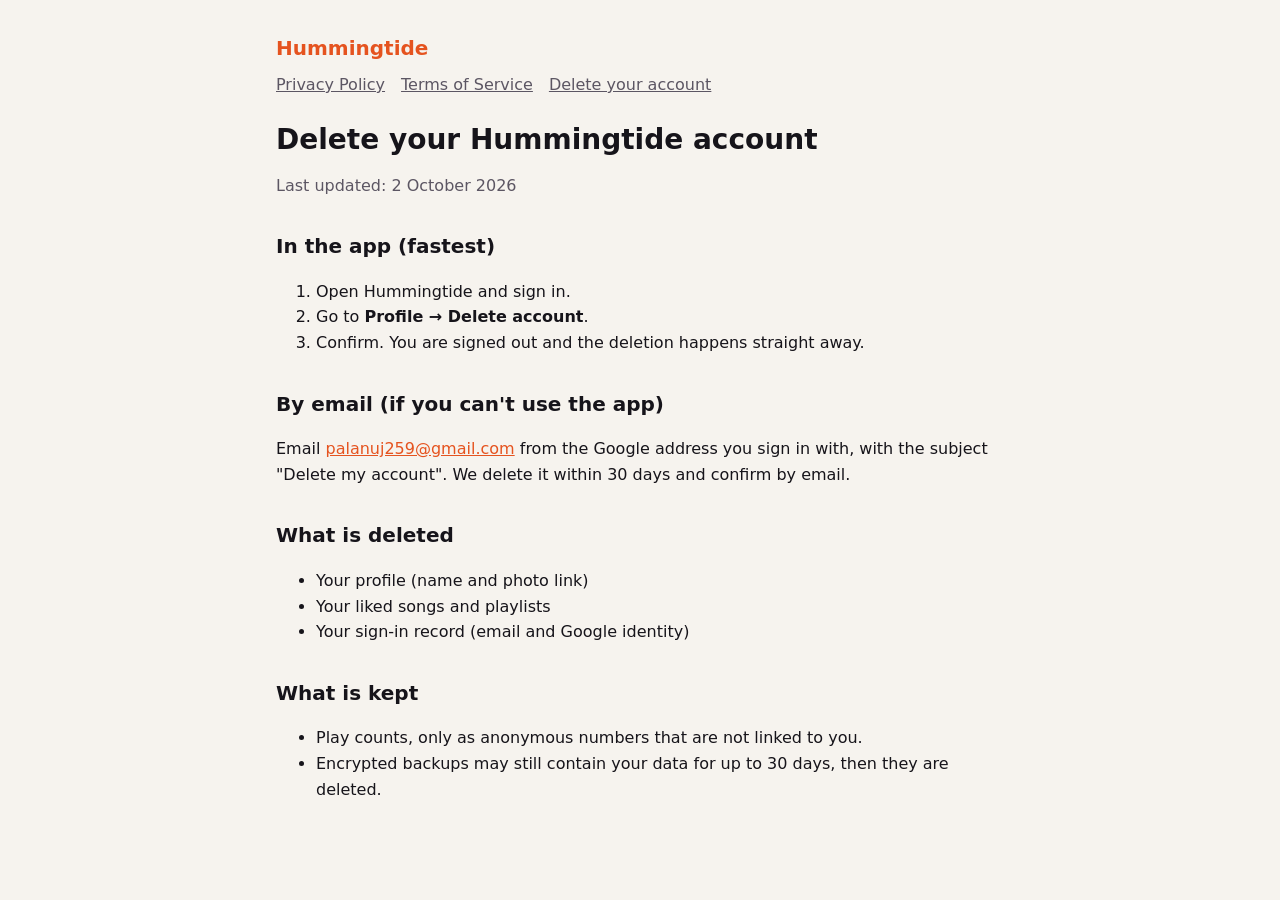
==== delete-account.html @ 41b612ec "Hummingtide legal pages: privacy, terms, account deletion" ====
<!doctype html><html lang="en"><head><meta charset="utf-8"><meta name="viewport" content="width=device-width,initial-scale=1"><link rel="stylesheet" href="style.css"><title>Delete your account · Hummingtide</title></head><body><main><header><a href="./">Hummingtide</a></header><nav><a href="privacy.html">Privacy Policy</a><a href="terms.html">Terms of Service</a><a href="delete-account.html">Delete your account</a></nav>
<h1>Delete your Hummingtide account</h1><p class="date">Last updated: 2 October 2026</p>
<h2>In the app (fastest)</h2><ol><li>Open Hummingtide and sign in.</li><li>Go to <strong>Profile → Delete account</strong>.</li><li>Confirm. You are signed out and the deletion happens straight away.</li></ol>
<h2>By email (if you can't use the app)</h2><p>Email <a href="mailto:palanuj259@gmail.com">palanuj259@gmail.com</a> from the Google address you sign in with, with the subject "Delete my account". We delete it within 30 days and confirm by email.</p>
<h2>What is deleted</h2><ul><li>Your profile (name and photo link)</li><li>Your liked songs and playlists</li><li>Your sign-in record (email and Google identity)</li></ul>
<h2>What is kept</h2><ul><li>Play counts, only as anonymous numbers that are not linked to you.</li><li>Encrypted backups may still contain your data for up to 30 days, then they are deleted.</li></ul>
</main></body></html>
---- style.css ----
:root{--bg:#0e0d12;--surface:#17161c;--ink:#f4f1ea;--muted:#a8a2ae;--line:#2e2a35;--flare:#ff6a3d}
@media (prefers-color-scheme:light){:root{--bg:#f6f3ee;--surface:#fff;--ink:#16141a;--muted:#5c5663;--line:#dcd5ca;--flare:#e5531f}}
*{box-sizing:border-box}body{margin:0;background:var(--bg);color:var(--ink);font:16px/1.6 system-ui,-apple-system,"Segoe UI",Roboto,sans-serif}
main{max-width:760px;margin:0 auto;padding:32px 16px 64px}header a{color:var(--flare);font-weight:700;text-decoration:none;font-size:20px}
nav{margin:8px 0 24px;display:flex;gap:16px;flex-wrap:wrap}nav a{color:var(--muted)}a{color:var(--flare)}
h1{font-size:28px;line-height:1.25;margin:8px 0}h2{font-size:20px;margin-top:32px}.date{color:var(--muted)}
table{width:100%;border-collapse:collapse;margin:12px 0;font-size:15px}th,td{border-bottom:1px solid var(--line);padding:8px;text-align:left;vertical-align:top}
.card{background:var(--surface);border:1px solid var(--line);border-radius:12px;padding:16px}.wrap{overflow-x:auto}
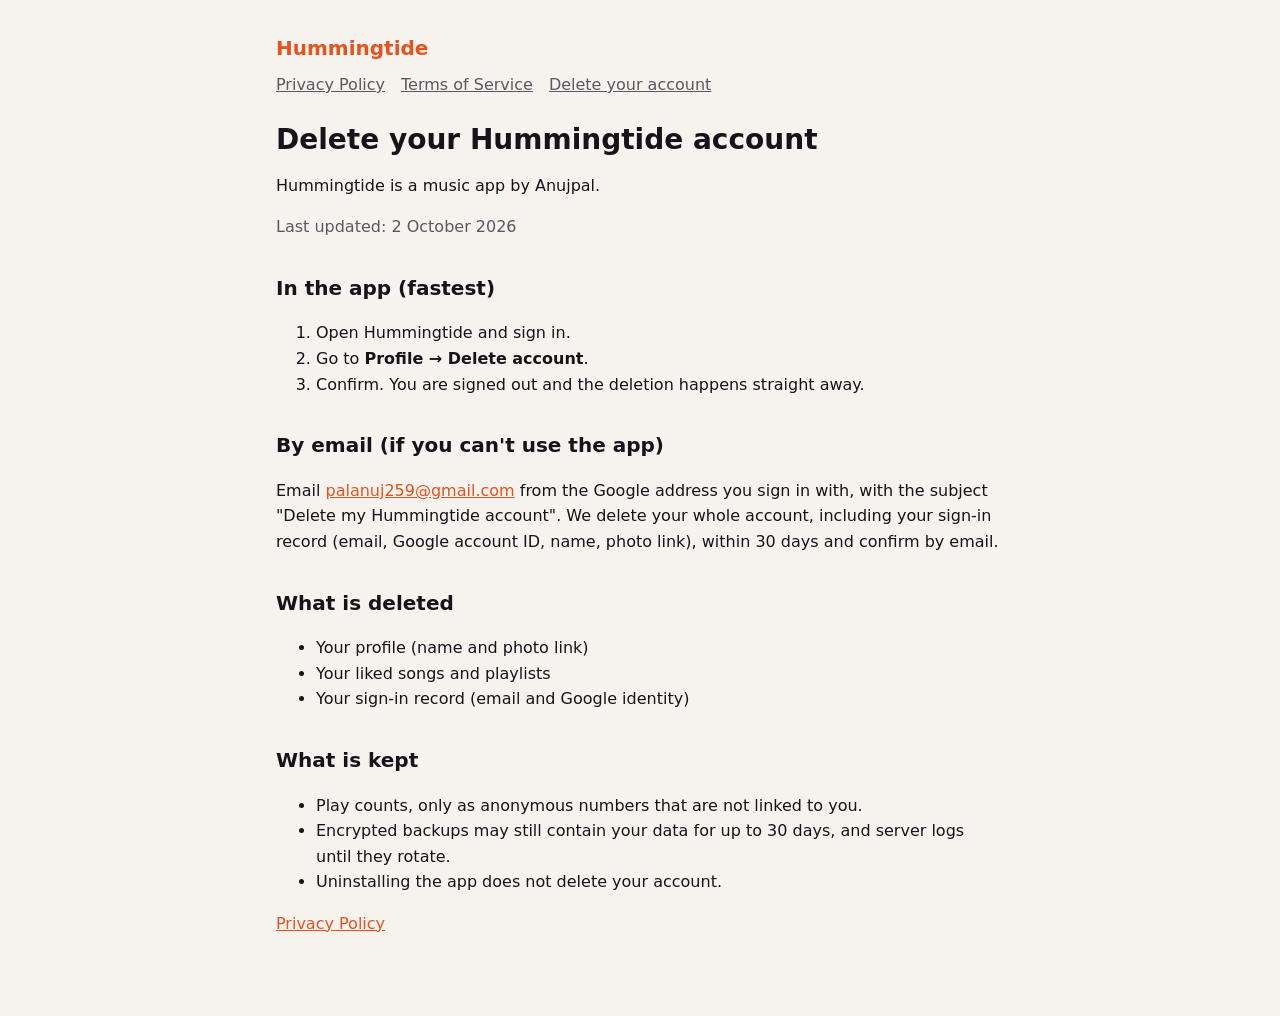
==== commit 93c8a290: "Policy v1.1: legal team's approved text, 18+ only, full deletion - Privacy: accurate data map (IP ad" ====
--- a/delete-account.html
+++ b/delete-account.html
@@ -1,7 +1,7 @@
 <!doctype html><html lang="en"><head><meta charset="utf-8"><meta name="viewport" content="width=device-width,initial-scale=1"><link rel="stylesheet" href="style.css"><title>Delete your account · Hummingtide</title></head><body><main><header><a href="./">Hummingtide</a></header><nav><a href="privacy.html">Privacy Policy</a><a href="terms.html">Terms of Service</a><a href="delete-account.html">Delete your account</a></nav>
-<h1>Delete your Hummingtide account</h1><p class="date">Last updated: 2 October 2026</p>
+<h1>Delete your Hummingtide account</h1><p>Hummingtide is a music app by Anujpal.</p><p class="date">Last updated: 2 October 2026</p>
 <h2>In the app (fastest)</h2><ol><li>Open Hummingtide and sign in.</li><li>Go to <strong>Profile → Delete account</strong>.</li><li>Confirm. You are signed out and the deletion happens straight away.</li></ol>
-<h2>By email (if you can't use the app)</h2><p>Email <a href="mailto:palanuj259@gmail.com">palanuj259@gmail.com</a> from the Google address you sign in with, with the subject "Delete my account". We delete it within 30 days and confirm by email.</p>
+<h2>By email (if you can't use the app)</h2><p>Email <a href="mailto:palanuj259@gmail.com">palanuj259@gmail.com</a> from the Google address you sign in with, with the subject "Delete my Hummingtide account". We delete your whole account, including your sign-in record (email, Google account ID, name, photo link), within 30 days and confirm by email.</p>
 <h2>What is deleted</h2><ul><li>Your profile (name and photo link)</li><li>Your liked songs and playlists</li><li>Your sign-in record (email and Google identity)</li></ul>
-<h2>What is kept</h2><ul><li>Play counts, only as anonymous numbers that are not linked to you.</li><li>Encrypted backups may still contain your data for up to 30 days, then they are deleted.</li></ul>
-</main></body></html>
+<h2>What is kept</h2><ul><li>Play counts, only as anonymous numbers that are not linked to you.</li><li>Encrypted backups may still contain your data for up to 30 days, and server logs until they rotate.</li><li>Uninstalling the app does not delete your account.</li></ul>
+<p><a href="privacy.html">Privacy Policy</a></p></main></body></html>
